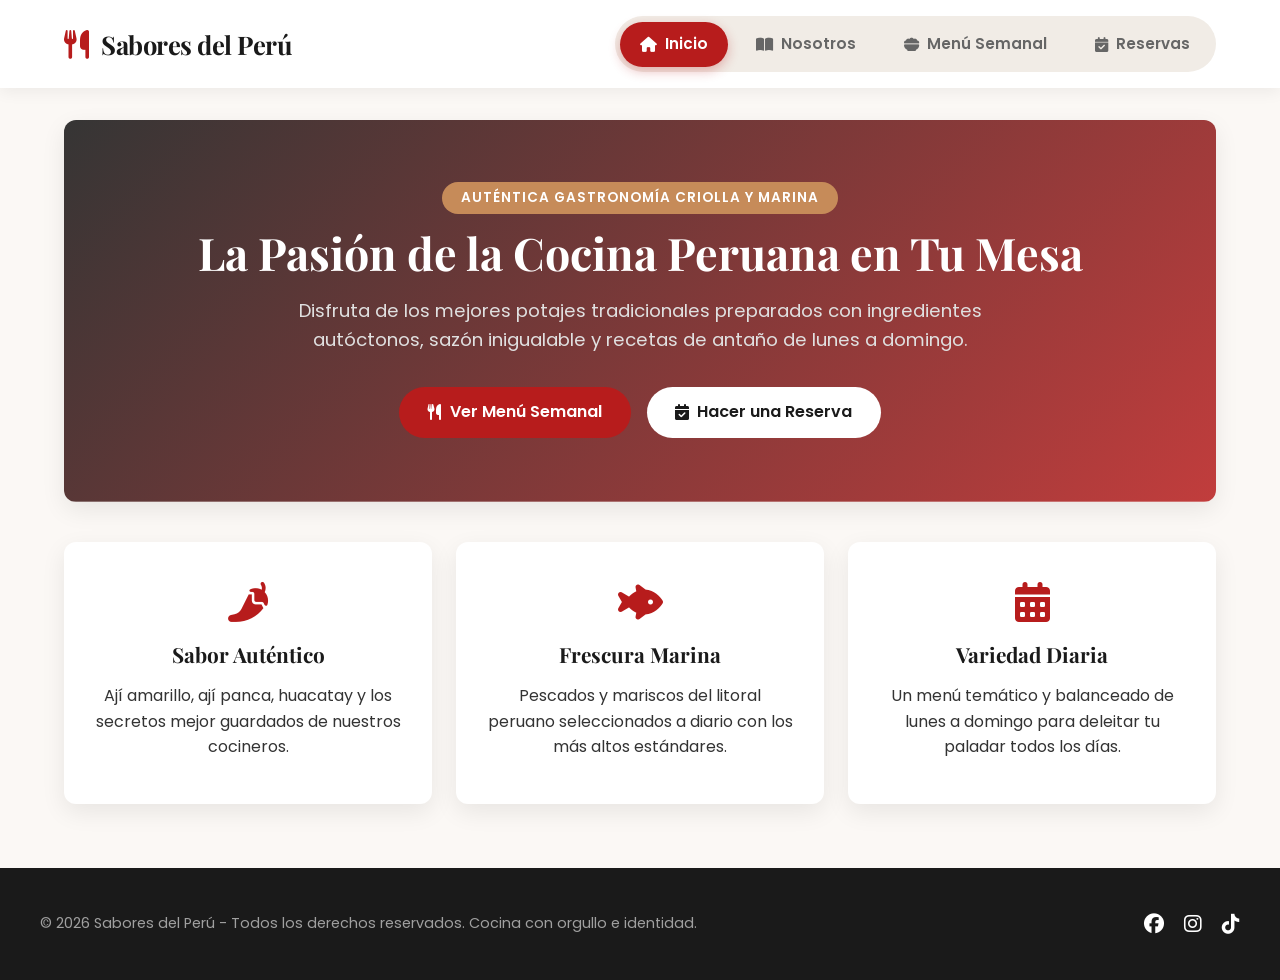
==== index.html @ c6a8d6cd "Add files via upload" ====
<!DOCTYPE html>
<html lang="es">
<head>
    <meta charset="UTF-8">
    <meta name="viewport" content="width=device-width, initial-scale=1.0">
    <title>Sabores del Perú - Restaurante Tradicional</title>
    <link rel="stylesheet" href="css/estilos.css">
    <link href="https://fonts.googleapis.com/css2?family=Poppins:wght@300;400;500;600;700&family=Playfair+Display:wght@600;700;800&display=swap" rel="stylesheet">
    <link rel="stylesheet" href="https://cdnjs.cloudflare.com/ajax/libs/font-awesome/6.4.0/css/all.min.css">
</head>
<body>
    <!-- Encabezado y Navegación Principal -->
    <header class="header">
        <div class="header-container">
            <a href="index.html" class="logo">
                <i class="fa-solid fa-utensils"></i>
                <h1>Sabores del Perú</h1>
            </a>
            <nav class="nav-tabs">
                <a href="index.html" class="tab-btn active">
                    <i class="fa-solid fa-house"></i> Inicio
                </a>
                <a href="nosotros.html" class="tab-btn">
                    <i class="fa-solid fa-book-open"></i> Nosotros
                </a>
                <a href="menu.html" class="tab-btn">
                    <i class="fa-solid fa-bowl-food"></i> Menú Semanal
                </a>
                <a href="reservas.html" class="tab-btn">
                    <i class="fa-solid fa-calendar-check"></i> Reservas
                </a>
            </nav>
        </div>
    </header>

    <main class="main-content">
        <!-- PESTAÑA 1: INICIO -->
        <section id="inicio" class="tab-content active">
            <div class="hero-banner">
                <div class="hero-text">
                    <span class="badge">Auténtica Gastronomía Criolla y Marina</span>
                    <h2>La Pasión de la Cocina Peruana en Tu Mesa</h2>
                    <p>Disfruta de los mejores potajes tradicionales preparados con ingredientes autóctonos, sazón inigualable y recetas de antaño de lunes a domingo.</p>
                    <div class="hero-actions">
                        <a class="btn btn-primary" href="menu.html">
                            <i class="fa-solid fa-utensils"></i> Ver Menú Semanal
                        </a>
                        <a class="btn btn-secondary" href="reservas.html">
                            <i class="fa-solid fa-calendar-check"></i> Hacer una Reserva
                        </a>
                    </div>
                </div>
            </div>

            <div class="destacados-grid">
                <div class="card-destacado">
                    <i class="fa-solid fa-pepper-hot icon"></i>
                    <h3>Sabor Auténtico</h3>
                    <p>Ají amarillo, ají panca, huacatay y los secretos mejor guardados de nuestros cocineros.</p>
                </div>
                <div class="card-destacado">
                    <i class="fa-solid fa-fish-fins icon"></i>
                    <h3>Frescura Marina</h3>
                    <p>Pescados y mariscos del litoral peruano seleccionados a diario con los más altos estándares.</p>
                </div>
                <div class="card-destacado">
                    <i class="fa-solid fa-calendar-days icon"></i>
                    <h3>Variedad Diaria</h3>
                    <p>Un menú temático y balanceado de lunes a domingo para deleitar tu paladar todos los días.</p>
                </div>
            </div>
        </section>
    </main>

    <!-- Pie de Página -->
    <footer class="footer">
        <div class="footer-container">
            <p>&copy; 2026 Sabores del Perú - Todos los derechos reservados. Cocina con orgullo e identidad.</p>
            <div class="sociales">
                <a href="#"><i class="fa-brands fa-facebook"></i></a>
                <a href="#"><i class="fa-brands fa-instagram"></i></a>
                <a href="#"><i class="fa-brands fa-tiktok"></i></a>
            </div>
        </div>
    </footer>

    <script src="js/script.js"></script>
</body>
</html>
---- css/estilos.css ----
/* ========================================================
   SABORES DEL PERÚ - HOJA DE ESTILOS
   Estructura limpia, colores peruanos cálidos y elegantes
======================================================== */

:root {
    --rojo-peru: #B71C1C;
    --rojo-claro: #D32F2F;
    --dorado: #C68B59;
    --dorado-claro: #F5EBE0;
    --oscuro: #1A1A1A;
    --texto: #333333;
    --texto-suave: #666666;
    --fondo-gris: #FBF8F5;
    --blanco: #FFFFFF;
    --sombra: 0 8px 24px rgba(0, 0, 0, 0.08);
    --sombra-fuerte: 0 12px 30px rgba(0, 0, 0, 0.15);
    --radio: 12px;
    --transicion: all 0.3s ease-in-out;
}

* {
    margin: 0;
    padding: 0;
    box-sizing: border-box;
}

body {
    font-family: 'Poppins', sans-serif;
    color: var(--texto);
    background-color: var(--fondo-gris);
    line-height: 1.6;
}

h1, h2, h3, h4 {
    font-family: 'Playfair Display', serif;
    color: var(--oscuro);
}

/* ========================================================
   HEADER & NAVEGACIÓN POR PESTAÑAS (TABS)
======================================================== */
.header {
    background-color: var(--blanco);
    box-shadow: 0 4px 15px rgba(0, 0, 0, 0.06);
    position: sticky;
    top: 0;
    z-index: 1000;
}

.header-container {
    max-width: 1200px;
    margin: 0 auto;
    padding: 1rem 1.5rem;
    display: flex;
    justify-content: space-between;
    align-items: center;
    flex-wrap: wrap;
    gap: 1rem;
}

.logo {
    display: flex;
    align-items: center;
    gap: 0.75rem;
    color: var(--rojo-peru);
}

.logo i {
    font-size: 1.8rem;
}

.logo h1 {
    font-size: 1.6rem;
    font-weight: 700;
    letter-spacing: -0.5px;
}

.nav-tabs {
    display: flex;
    gap: 0.5rem;
    background: #F1ECE6;
    padding: 0.35rem;
    border-radius: 50px;
}

.tab-btn {
    background: transparent;
    border: none;
    padding: 0.65rem 1.25rem;
    border-radius: 50px;
    font-family: 'Poppins', sans-serif;
    font-size: 0.95rem;
    font-weight: 600;
    color: var(--texto-suave);
    cursor: pointer;
    transition: var(--transicion);
    display: flex;
    align-items: center;
    gap: 0.5rem;
}

.tab-btn:hover {
    color: var(--rojo-peru);
}

.tab-btn.active {
    background: var(--rojo-peru);
    color: var(--blanco);
    box-shadow: 0 4px 12px rgba(183, 28, 28, 0.3);
}

/* ========================================================
   CONTENEDORES DE SECCIÓN (TABS QUE ABREN EN LA MISMA VENTANA)
======================================================== */
.main-content {
    max-width: 1200px;
    margin: 2rem auto;
    padding: 0 1.5rem;
    min-height: 70vh;
}

.tab-content {
    display: none;
    animation: fadeIn 0.4s ease;
}

.tab-content.active {
    display: block;
}

@keyframes fadeIn {
    from {
        opacity: 0;
        transform: translateY(10px);
    }
    to {
        opacity: 1;
        transform: translateY(0);
    }
}

.section-header {
    text-align: center;
    margin-bottom: 2.5rem;
}

.section-header h2 {
    font-size: 2.4rem;
    color: var(--rojo-peru);
    margin-bottom: 0.5rem;
}

.section-header p {
    color: var(--texto-suave);
    font-size: 1.05rem;
}

/* ========================================================
   SECCIÓN 1: INICIO
======================================================== */
.hero-banner {
    background-image: linear-gradient(135deg, rgba(26,26,26,0.88), rgba(183,28,28,0.85)), url("https://images.unsplash.com/photo-1555396273-367ea4eb4db5?auto=format&fit=crop&w=1600&q=80");
    background-size: cover;
    background-position: center;
    border-radius: var(--radio);
    color: var(--blanco);
    padding: 4rem 3rem;
    text-align: center;
    box-shadow: var(--sombra);
    margin-bottom: 2.5rem;
}

.hero-text h2 {
    color: var(--blanco);
    font-size: 2.8rem;
    margin: 1rem 0;
    line-height: 1.2;
}

.hero-text p {
    font-size: 1.15rem;
    max-width: 750px;
    margin: 0 auto 2rem;
    color: #E0E0E0;
}

.badge {
    background: var(--dorado);
    color: var(--blanco);
    padding: 0.4rem 1.2rem;
    border-radius: 50px;
    font-size: 0.85rem;
    font-weight: 600;
    text-transform: uppercase;
    letter-spacing: 1px;
}

.hero-actions {
    display: flex;
    justify-content: center;
    gap: 1rem;
    flex-wrap: wrap;
}

.btn {
    padding: 0.8rem 1.8rem;
    border-radius: 50px;
    font-weight: 600;
    font-size: 1rem;
    cursor: pointer;
    border: none;
    transition: var(--transicion);
    display: inline-flex;
    align-items: center;
    gap: 0.5rem;
}

.btn-primary {
    background: var(--rojo-peru);
    color: var(--blanco);
}

.btn-primary:hover {
    background: var(--rojo-claro);
    transform: translateY(-2px);
    box-shadow: 0 6px 16px rgba(183, 28, 28, 0.4);
}

.btn-secondary {
    background: var(--blanco);
    color: var(--oscuro);
}

.btn-secondary:hover {
    background: var(--dorado-claro);
    color: var(--rojo-peru);
    transform: translateY(-2px);
}

.btn-block {
    width: 100%;
    justify-content: center;
    padding: 1rem;
    font-size: 1.05rem;
}

.destacados-grid {
    display: grid;
    grid-template-columns: repeat(auto-fit, minmax(280px, 1fr));
    gap: 1.5rem;
}

.card-destacado {
    background: var(--blanco);
    padding: 2.5rem 1.8rem;
    border-radius: var(--radio);
    text-align: center;
    box-shadow: var(--sombra);
    transition: var(--transicion);
    border-bottom: 4px solid transparent;
}

.card-destacado:hover {
    transform: translateY(-5px);
    border-bottom: 4px solid var(--rojo-peru);
}

.card-destacado .icon {
    font-size: 2.5rem;
    color: var(--rojo-peru);
    margin-bottom: 1rem;
}

.card-destacado h3 {
    margin-bottom: 0.75rem;
    font-size: 1.3rem;
}

/* ========================================================
   SECCIÓN 2: NOSOTROS / DESCRIPCIÓN DEL RESTAURANTE
======================================================== */
.about-container {
    display: grid;
    grid-template-columns: 1.2fr 0.8fr;
    gap: 2.5rem;
    align-items: center;
}

.about-text p {
    margin-bottom: 1.2rem;
    font-size: 1.05rem;
}

.about-highlights {
    display: grid;
    grid-template-columns: repeat(3, 1fr);
    gap: 1rem;
    margin: 2rem 0;
    text-align: center;
}

.highlight-item {
    background: var(--blanco);
    padding: 1.2rem;
    border-radius: var(--radio);
    box-shadow: var(--sombra);
}

.highlight-number {
    display: block;
    font-size: 1.8rem;
    font-weight: 700;
    color: var(--rojo-peru);
    font-family: 'Playfair Display', serif;
}

.highlight-desc {
    font-size: 0.85rem;
    color: var(--texto-suave);
}

.info-adicional {
    background: #FAF0E6;
    padding: 1.5rem;
    border-radius: var(--radio);
    border-left: 5px solid var(--dorado);
}

.info-adicional p {
    margin-bottom: 0.5rem;
    font-size: 0.95rem;
}

.about-image-card {
    background: var(--blanco);
    padding: 1.5rem;
    border-radius: var(--radio);
    box-shadow: var(--sombra);
}

.quote-box {
    margin-top: 1.5rem;
    font-style: italic;
    color: var(--texto-suave);
    text-align: center;
}

/* ========================================================
   SECCIÓN 3: MENÚ (LUNES A DOMINGO)
======================================================== */
.dias-nav {
    display: flex;
    justify-content: center;
    flex-wrap: wrap;
    gap: 0.5rem;
    margin-bottom: 2.5rem;
}

.dia-btn {
    background: var(--blanco);
    border: 2px solid #E5DCD2;
    padding: 0.6rem 1.4rem;
    border-radius: 30px;
    font-family: 'Poppins', sans-serif;
    font-weight: 600;
    color: var(--texto);
    cursor: pointer;
    transition: var(--transicion);
}

.dia-btn:hover {
    border-color: var(--rojo-peru);
    color: var(--rojo-peru);
}

.dia-btn.active {
    background: var(--rojo-peru);
    color: var(--blanco);
    border-color: var(--rojo-peru);
    box-shadow: 0 4px 10px rgba(183, 28, 28, 0.25);
}

.dia-content {
    display: none;
    animation: fadeIn 0.4s ease;
}

.dia-content.active {
    display: block;
}

.dia-header-banner {
    background: #F4EBE1;
    padding: 1.25rem 2rem;
    border-radius: var(--radio);
    margin-bottom: 2rem;
    border-left: 6px solid var(--rojo-peru);
}

.dia-header-banner h3 {
    color: var(--rojo-peru);
    font-size: 1.4rem;
    margin-bottom: 0.25rem;
    display: flex;
    align-items: center;
    gap: 0.6rem;
}

.platos-grid {
    display: grid;
    grid-template-columns: repeat(auto-fit, minmax(320px, 1fr));
    gap: 2rem;
}

.plato-card {
    background: var(--blanco);
    border-radius: var(--radio);
    overflow: hidden;
    box-shadow: var(--sombra);
    transition: var(--transicion);
    display: flex;
    flex-direction: column;
}

.plato-card:hover {
    transform: translateY(-6px);
    box-shadow: var(--sombra-fuerte);
}

.plato-info {
    padding: 1.5rem;
    display: flex;
    flex-direction: column;
    flex-grow: 1;
}

.plato-header {
    display: flex;
    justify-content: space-between;
    align-items: flex-start;
    margin-bottom: 0.75rem;
    gap: 1rem;
}

.plato-header h4 {
    font-size: 1.2rem;
    line-height: 1.3;
}

.precio {
    color: var(--rojo-peru);
    font-weight: 700;
    font-size: 1.15rem;
    white-space: nowrap;
}

.plato-info p {
    color: var(--texto-suave);
    font-size: 0.95rem;
    margin-bottom: 1.25rem;
    flex-grow: 1;
}

.etiqueta {
    align-self: flex-start;
    background: #FAF0E6;
    color: #A0522D;
    font-size: 0.75rem;
    font-weight: 600;
    padding: 0.3rem 0.8rem;
    border-radius: 20px;
    text-transform: uppercase;
}

/* ========================================================
   SECCIÓN 4: RESERVAS
======================================================== */
.reservas-wrapper {
    display: grid;
    grid-template-columns: 1.3fr 0.7fr;
    gap: 2.5rem;
}

.form-container {
    background: var(--blanco);
    padding: 2.5rem;
    border-radius: var(--radio);
    box-shadow: var(--sombra);
}

.form-group-row {
    display: grid;
    grid-template-columns: 1fr 1fr;
    gap: 1.25rem;
    margin-bottom: 1.25rem;
}

.form-group {
    margin-bottom: 1.25rem;
    display: flex;
    flex-direction: column;
}

.form-group label {
    font-weight: 600;
    font-size: 0.9rem;
    margin-bottom: 0.4rem;
    color: var(--oscuro);
    display: flex;
    align-items: center;
    gap: 0.4rem;
}

.form-group input,
.form-group select,
.form-group textarea {
    padding: 0.85rem 1rem;
    border: 1.5px solid #E0D7CC;
    border-radius: 8px;
    font-family: 'Poppins', sans-serif;
    font-size: 0.95rem;
    transition: var(--transicion);
    background-color: #FAF8F5;
}

.form-group input:focus,
.form-group select:focus,
.form-group textarea:focus {
    outline: none;
    border-color: var(--rojo-peru);
    background-color: var(--blanco);
    box-shadow: 0 0 0 3px rgba(183, 28, 28, 0.1);
}

.oculto {
    display: none;
}

.mensaje-exito {
    text-align: center;
    padding: 2rem 1rem;
}

.mensaje-exito i {
    font-size: 4rem;
    color: #2E7D32;
    margin-bottom: 1rem;
}

.mensaje-exito h3 {
    font-size: 1.8rem;
    margin-bottom: 0.75rem;
}

.mensaje-exito p {
    color: var(--texto-suave);
    margin-bottom: 1.5rem;
    font-size: 1rem;
}

.info-reserva-card {
    background: var(--blanco);
    padding: 2rem;
    border-radius: var(--radio);
    box-shadow: var(--sombra);
    height: fit-content;
}

.info-reserva-card h3 {
    margin-bottom: 1.25rem;
    font-size: 1.3rem;
    color: var(--rojo-peru);
}

.info-reserva-card ul {
    list-style: none;
    margin-bottom: 2rem;
}

.info-reserva-card li {
    margin-bottom: 1rem;
    font-size: 0.95rem;
    display: flex;
    align-items: flex-start;
    gap: 0.75rem;
}

.info-reserva-card li i {
    color: var(--dorado);
    margin-top: 0.3rem;
}

.contacto-directo {
    background: #E8F5E9;
    padding: 1.2rem;
    border-radius: 8px;
    border-left: 4px solid #2E7D32;
}

.contacto-directo h4 {
    font-size: 1rem;
    margin-bottom: 0.25rem;
    color: #1B5E20;
}

.contacto-directo p {
    font-size: 0.95rem;
    color: #2E7D32;
}

/* ========================================================
   FOOTER
======================================================== */
.footer {
    background: var(--oscuro);
    color: #A0A0A0;
    padding: 2.5rem 1.5rem;
    margin-top: 4rem;
}

.footer-container {
    max-width: 1200px;
    margin: 0 auto;
    display: flex;
    justify-content: space-between;
    align-items: center;
    flex-wrap: wrap;
    gap: 1rem;
    font-size: 0.9rem;
}

.sociales {
    display: flex;
    gap: 1.25rem;
}

.sociales a {
    color: #FFFFFF;
    font-size: 1.25rem;
    transition: var(--transicion);
}

.sociales a:hover {
    color: var(--rojo-claro);
    transform: scale(1.1);
}

/* ========================================================
   RESPONSIVE DESIGN (MÓVILES Y TABLETS)
======================================================== */
@media (max-width: 900px) {
    .about-container,
    .reservas-wrapper {
        grid-template-columns: 1fr;
    }

    .form-group-row {
        grid-template-columns: 1fr;
        gap: 0;
    }
}

@media (max-width: 768px) {
    .header-container {
        flex-direction: column;
        text-align: center;
    }

    .nav-tabs {
        width: 100%;
        justify-content: center;
        flex-wrap: wrap;
    }

    .tab-btn {
        padding: 0.5rem 0.9rem;
        font-size: 0.85rem;
    }

    .hero-banner {
        padding: 2.5rem 1.5rem;
    }

    .hero-text h2 {
        font-size: 2rem;
    }

    .about-highlights {
        grid-template-columns: 1fr;
    }
}


/* ========================================================
   ESTILOS DE IMÁGENES DEL MENÚ Y LOCAL
======================================================== */
.plato-img-container {
    position: relative;
    width: 100%;
    height: 220px;
    overflow: hidden;
    background-color: #EFE8E1;
}

.plato-img {
    width: 100%;
    height: 100%;
    object-fit: cover;
    display: block;
    transition: transform 0.4s ease;
}

.plato-card:hover .plato-img {
    transform: scale(1.08);
}

.badge-card {
    position: absolute;
    top: 12px;
    right: 12px;
    background: rgba(183, 28, 28, 0.9);
    color: #FFFFFF;
    font-size: 0.75rem;
    font-weight: 700;
    padding: 0.35rem 0.8rem;
    border-radius: 20px;
    text-transform: uppercase;
    letter-spacing: 0.5px;
    box-shadow: 0 2px 6px rgba(0,0,0,0.25);
    backdrop-filter: blur(4px);
}

.img-wrapper-about {
    width: 100%;
    height: 320px;
    overflow: hidden;
    border-radius: var(--radio);
    box-shadow: var(--sombra);
}

.about-img {
    width: 100%;
    height: 100%;
    object-fit: cover;
    display: block;
    transition: transform 0.4s ease;
}

.about-image-card:hover .about-img {
    transform: scale(1.04);
}

/* ========================================================
   NAVEGACIÓN ENTRE PÁGINAS (enlaces) Y ERRORES DE FORMULARIO
======================================================== */
.logo,
.tab-btn,
.btn {
    text-decoration: none;
}

.error-form {
    color: var(--rojo-peru);
    font-size: 0.85rem;
    margin-top: 0.3rem;
}

.error-form:empty {
    display: none;
}

.form-group option:disabled {
    color: #AAAAAA;
}
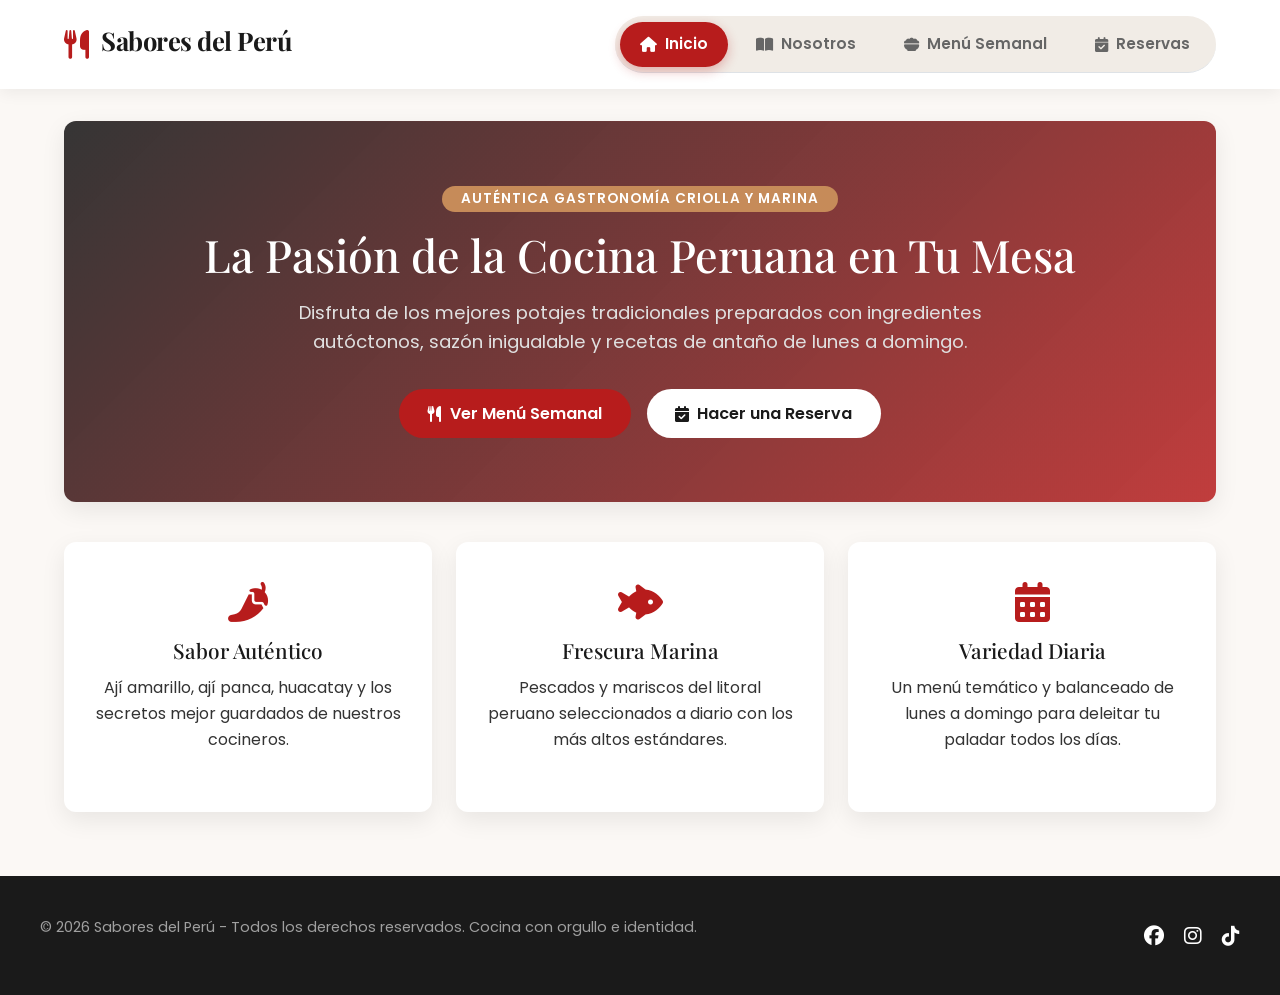
==== commit 262905d8: "Add files via upload" ====
--- a/index.html
+++ b/index.html
@@ -4,6 +4,7 @@
     <meta charset="UTF-8">
     <meta name="viewport" content="width=device-width, initial-scale=1.0">
     <title>Sabores del Perú - Restaurante Tradicional</title>
+    <link href="https://cdn.jsdelivr.net/npm/bootstrap@5.3.3/dist/css/bootstrap.min.css" rel="stylesheet">
     <link rel="stylesheet" href="css/estilos.css">
     <link href="https://fonts.googleapis.com/css2?family=Poppins:wght@300;400;500;600;700&family=Playfair+Display:wght@600;700;800&display=swap" rel="stylesheet">
     <link rel="stylesheet" href="https://cdnjs.cloudflare.com/ajax/libs/font-awesome/6.4.0/css/all.min.css">
@@ -84,6 +85,7 @@
         </div>
     </footer>
 
+    <script src="https://cdn.jsdelivr.net/npm/bootstrap@5.3.3/dist/js/bootstrap.bundle.min.js"></script>
     <script src="js/script.js"></script>
 </body>
-</html>
+</html> 
